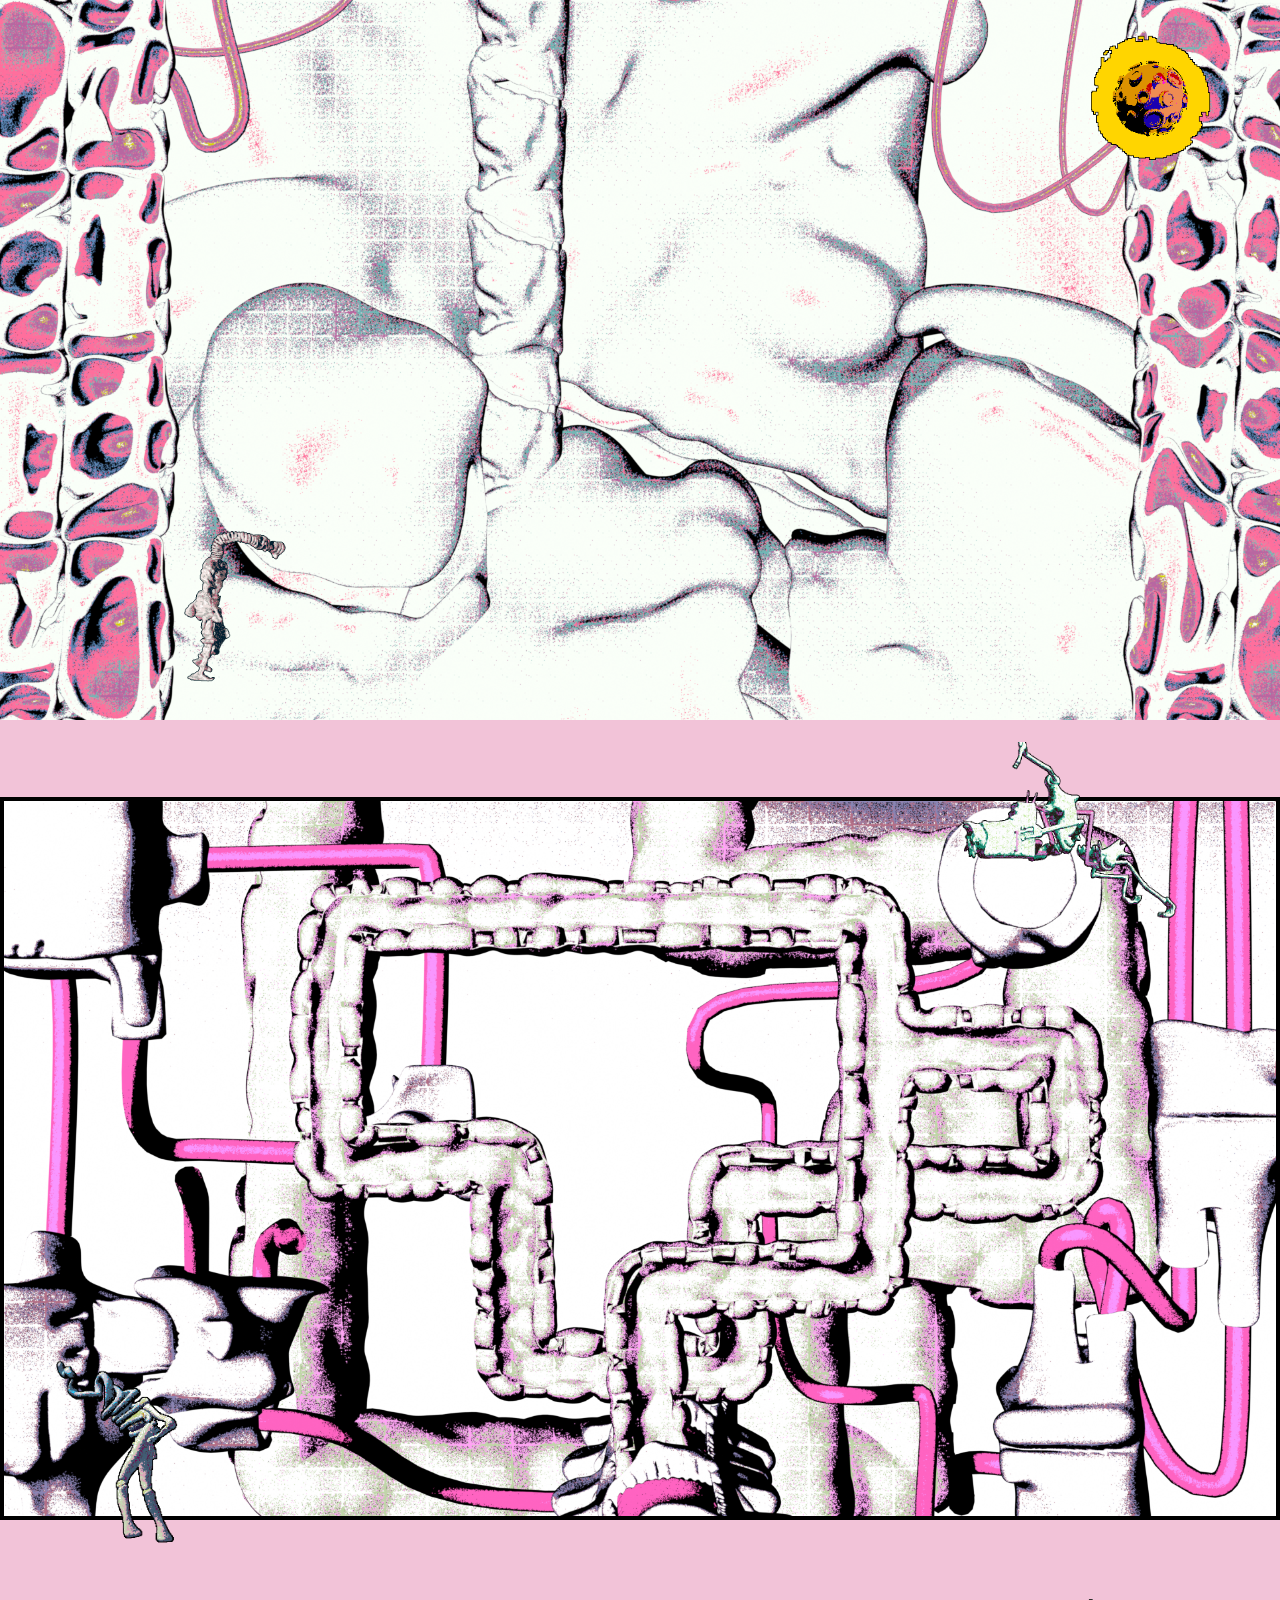
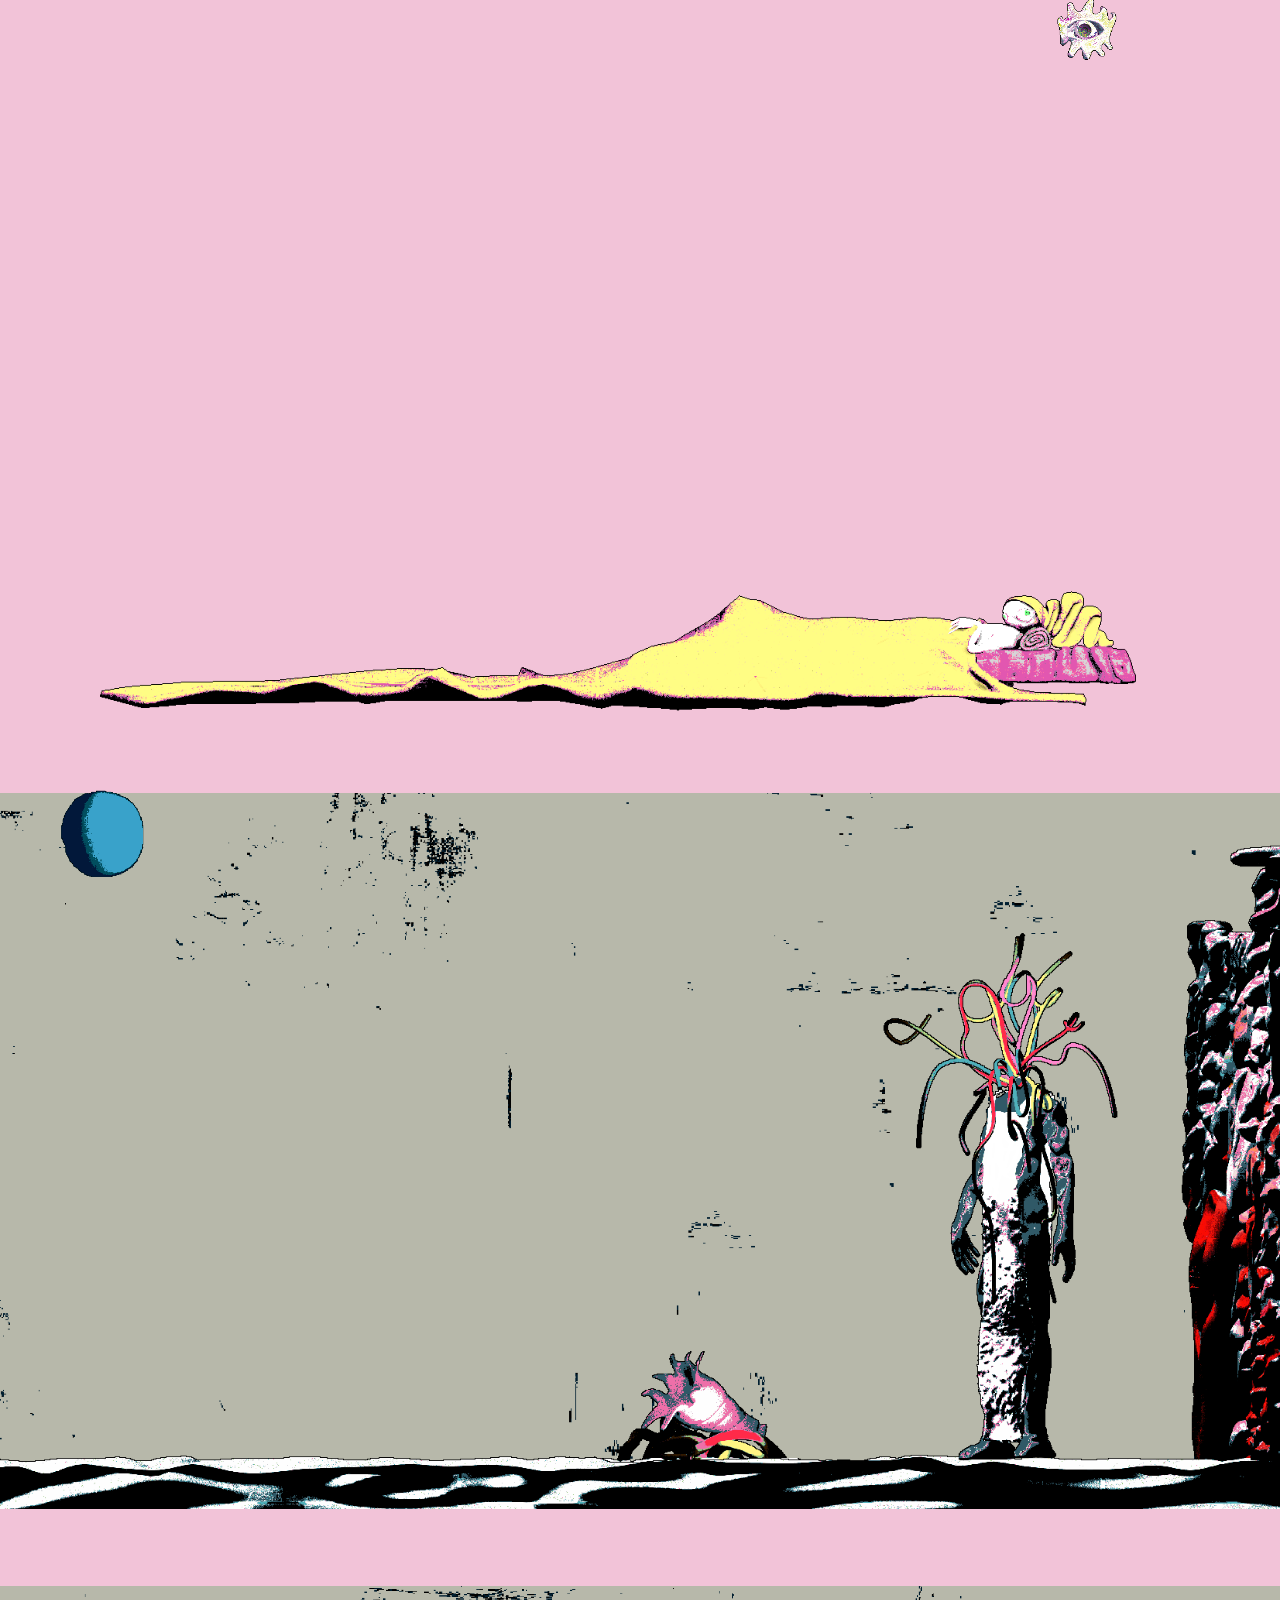
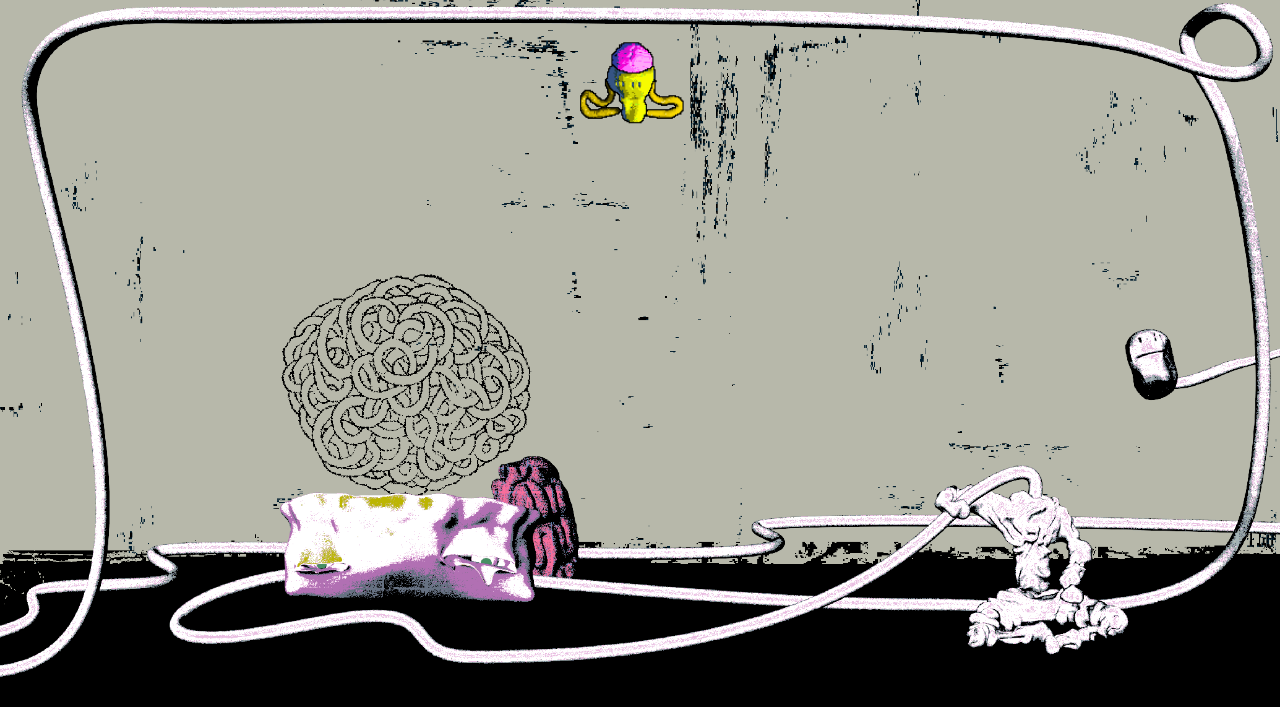
==== edit.html @ 87aaa35f "Add WhiteFlesh static collage site with local F2 editor." ====
<!DOCTYPE html>
<html lang="zh-Hans">
  <head>
    <meta charset="utf-8" />
    <meta name="viewport" content="width=device-width, initial-scale=1" />
    <title>白肉</title>
    <link rel="stylesheet" href="css/stage.css" />
    <link rel="stylesheet" href="css/editor.css" />
  </head>
  <body>
    <button type="button" id="save" class="wf-save" hidden>保存</button>
    <div id="load-fail" class="wf-load-fail" hidden>
      <p>无法加载 data/site.json</p>
      <button type="button" id="start-empty">从空白开始</button>
    </div>
    <div id="chrome" class="wf-chrome" hidden>
      <div class="wf-chrome-row">
        <label>
          背景色
          <input id="bg-color" type="color" />
        </label>
        <label>
          间距
          <input id="gap" type="range" min="0" max="0.4" step="0.005" />
          <input id="gap-number" type="number" min="0" max="0.4" step="0.005" />
        </label>
      </div>
      <div class="wf-strips">
        <div class="wf-strips-head">背景图</div>
        <ul id="strip-list" class="wf-strip-list"></ul>
        <button type="button" id="add-strip">添加背景图</button>
        <input
          id="strip-file"
          type="file"
          hidden
          accept="image/gif,image/png,image/jpeg,image/webp,.gif,.png,.jpg,.jpeg,.webp"
        />
      </div>
      <div class="wf-chrome-row">
        <button type="button" id="add-sticker">添加贴纸</button>
        <input
          id="sticker-file"
          type="file"
          hidden
          accept="image/gif,image/png,image/jpeg,image/webp,.gif,.png,.jpg,.jpeg,.webp"
        />
        <button type="button" id="delete-sticker" disabled>删除所选贴纸</button>
      </div>
      <p id="status" class="wf-status" role="status"></p>
    </div>
    <div id="stage" class="wf-stage"></div>
    <script src="vendor/jszip.min.js"></script>
    <script type="module" src="js/editor.js"></script>
  </body>
</html>
---- css/stage.css ----
html,
body {
  margin: 0;
  max-width: 100%;
  overflow-x: hidden;
  background-color: #f2c3d8;
}

.wf-stage {
  position: relative;
  width: 100%;
  overflow-x: hidden;
  overflow-y: visible;
}

.wf-strip,
.wf-sticker {
  position: absolute;
  display: block;
  margin: 0;
  padding: 0;
  border: 0;
  max-width: none;
  user-select: none;
  -webkit-user-drag: none;
}

.wf-strip {
  left: 0;
  width: 100%;
}

.wf-sticker {
  pointer-events: none;
}

.wf-stage-edit .wf-sticker {
  pointer-events: auto;
  touch-action: none;
}

.wf-stage-edit .wf-sticker-selected {
  outline: 2px solid #111;
}
---- css/editor.css ----
.wf-chrome {
  position: sticky;
  top: 0;
  z-index: 20;
  box-sizing: border-box;
  width: 100%;
  max-width: 100%;
  overflow-x: hidden;
  padding: 12px 16px;
  padding-right: 96px;
  background: #1c1c1c;
  color: #f4f4f4;
  font-family: sans-serif;
  font-size: 14px;
  line-height: 1.4;
}

.wf-chrome-row {
  display: flex;
  flex-wrap: wrap;
  gap: 12px 20px;
  align-items: center;
  margin-bottom: 12px;
}

.wf-chrome label {
  display: inline-flex;
  align-items: center;
  gap: 8px;
}

.wf-chrome input[type="number"] {
  width: 5.5em;
  max-width: 100%;
}

.wf-chrome button,
.wf-save {
  font: inherit;
  padding: 6px 10px;
  cursor: pointer;
}

.wf-chrome button:disabled,
.wf-save:disabled {
  cursor: default;
  opacity: 0.45;
}

.wf-save {
  position: fixed;
  top: 12px;
  right: 16px;
  z-index: 40;
  padding: 8px 16px;
  background: #f4f4f4;
  color: #111;
  border: 0;
  font-weight: 700;
}

.wf-strips-head {
  font-weight: 700;
  margin-bottom: 8px;
}

.wf-strip-list {
  list-style: none;
  margin: 0 0 8px;
  padding: 0;
  max-height: 36vh;
  overflow: auto;
}

.wf-strip-row {
  display: flex;
  flex-wrap: wrap;
  align-items: center;
  gap: 8px;
  padding: 6px 0;
  border-top: 1px solid #333;
}

.wf-strip-row img {
  width: 48px;
  height: 32px;
  object-fit: cover;
  background: #333;
  flex: 0 0 auto;
}

.wf-strip-name {
  min-width: 8em;
  flex: 1 1 8em;
  word-break: break-all;
}

.wf-status {
  margin: 8px 0 0;
  min-height: 1.4em;
}

.wf-load-fail {
  padding: 16px;
  font-family: sans-serif;
}

.wf-edit-hint {
  position: fixed;
  left: 16px;
  bottom: 16px;
  z-index: 30;
  margin: 0;
  padding: 8px 12px;
  background: rgba(28, 28, 28, 0.82);
  color: #f4f4f4;
  font-family: sans-serif;
  font-size: 13px;
  pointer-events: none;
  opacity: 1;
  transition: opacity 1.2s ease;
}

.wf-edit-hint-hide {
  opacity: 0;
}

.wf-stage-edit .wf-sticker {
  pointer-events: auto;
  touch-action: none;
  cursor: grab;
}

.wf-stage-edit .wf-sticker-selected {
  outline: 2px solid #111;
}

.wf-stage-edit .wf-sticker-dragging {
  cursor: grabbing;
}
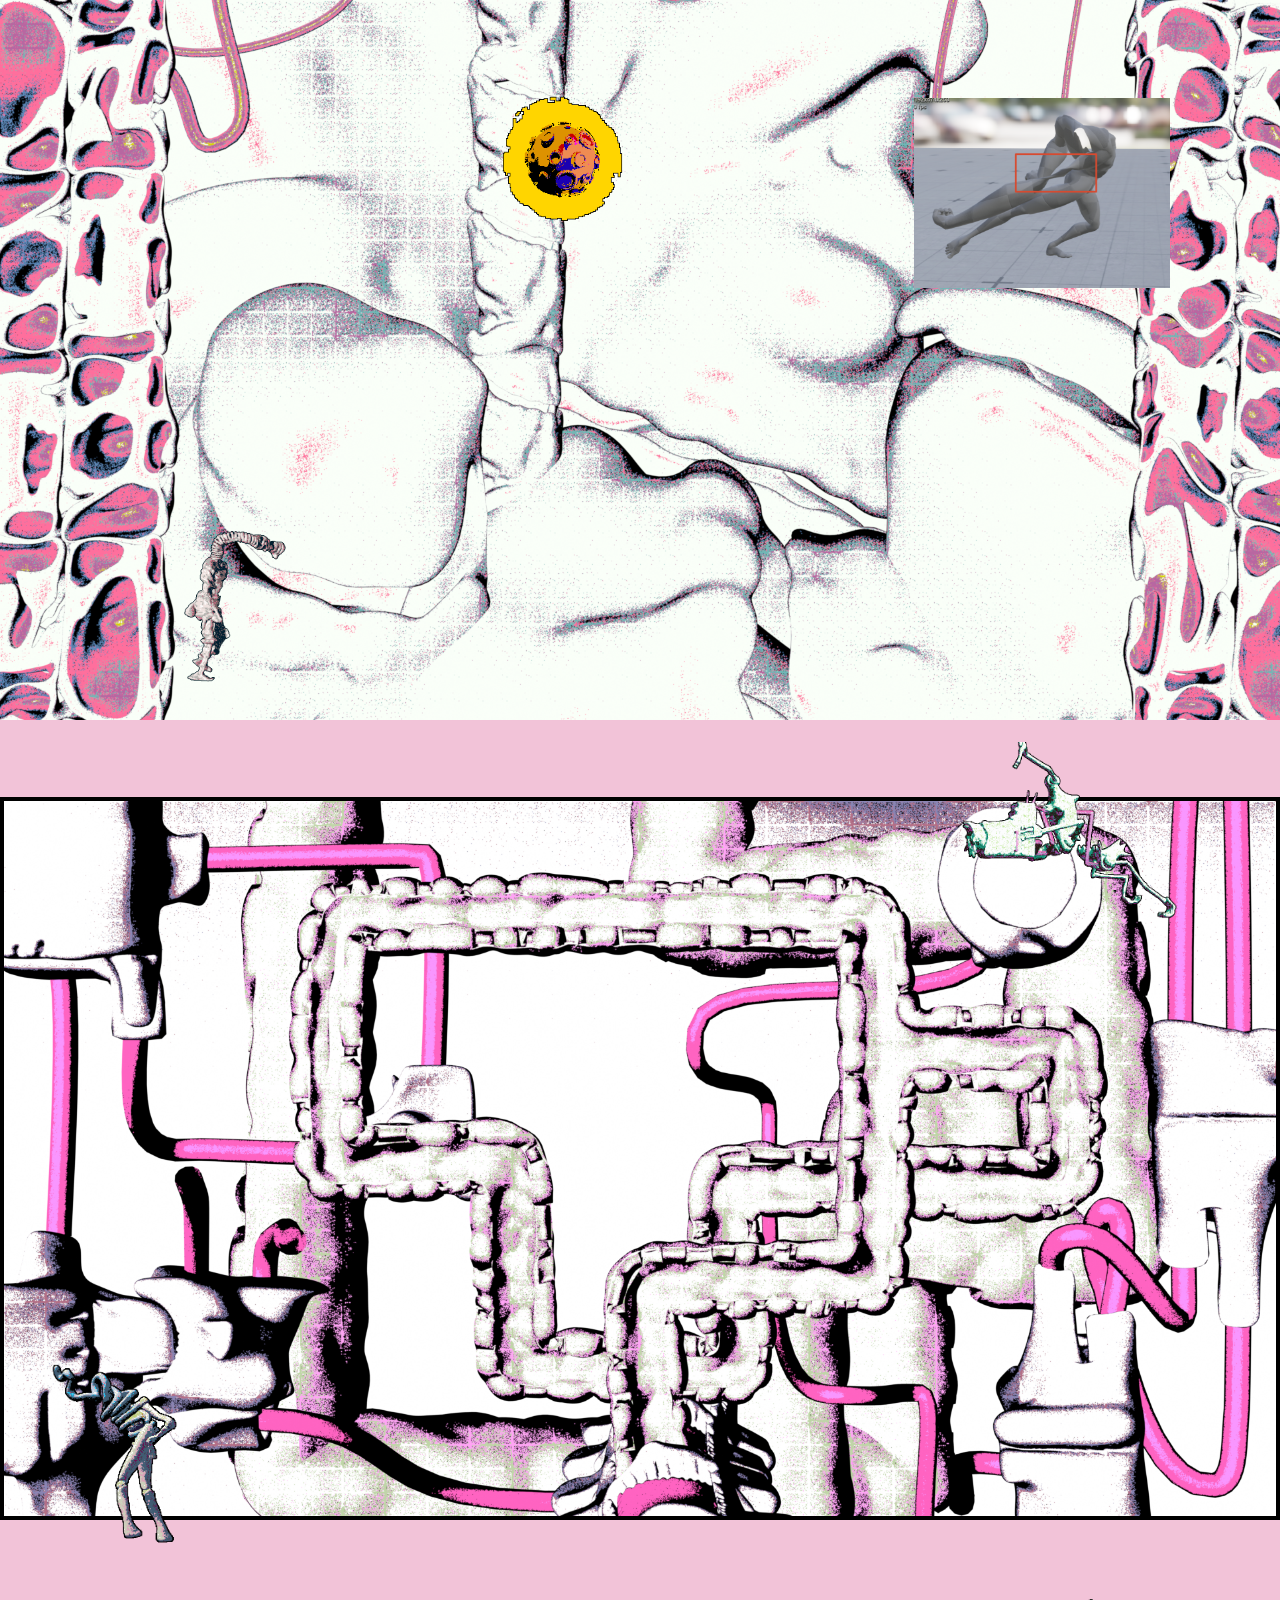
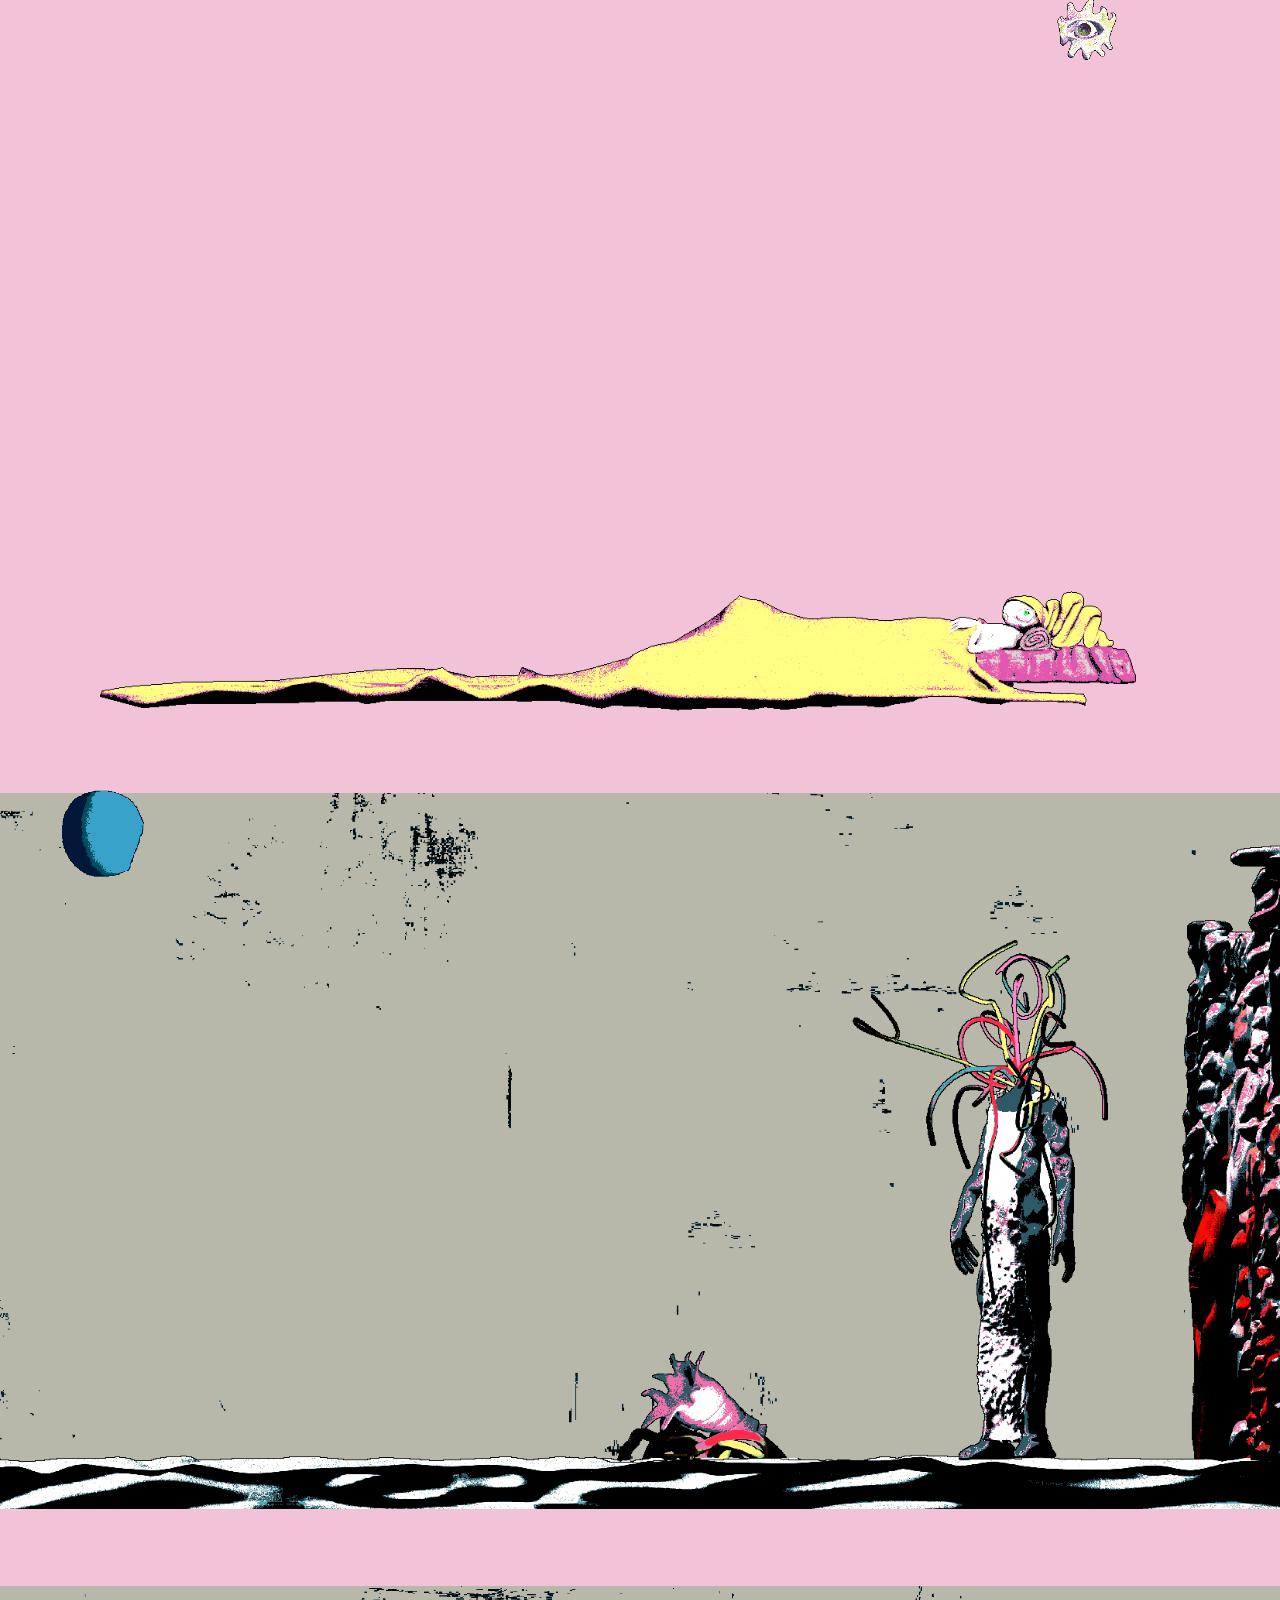
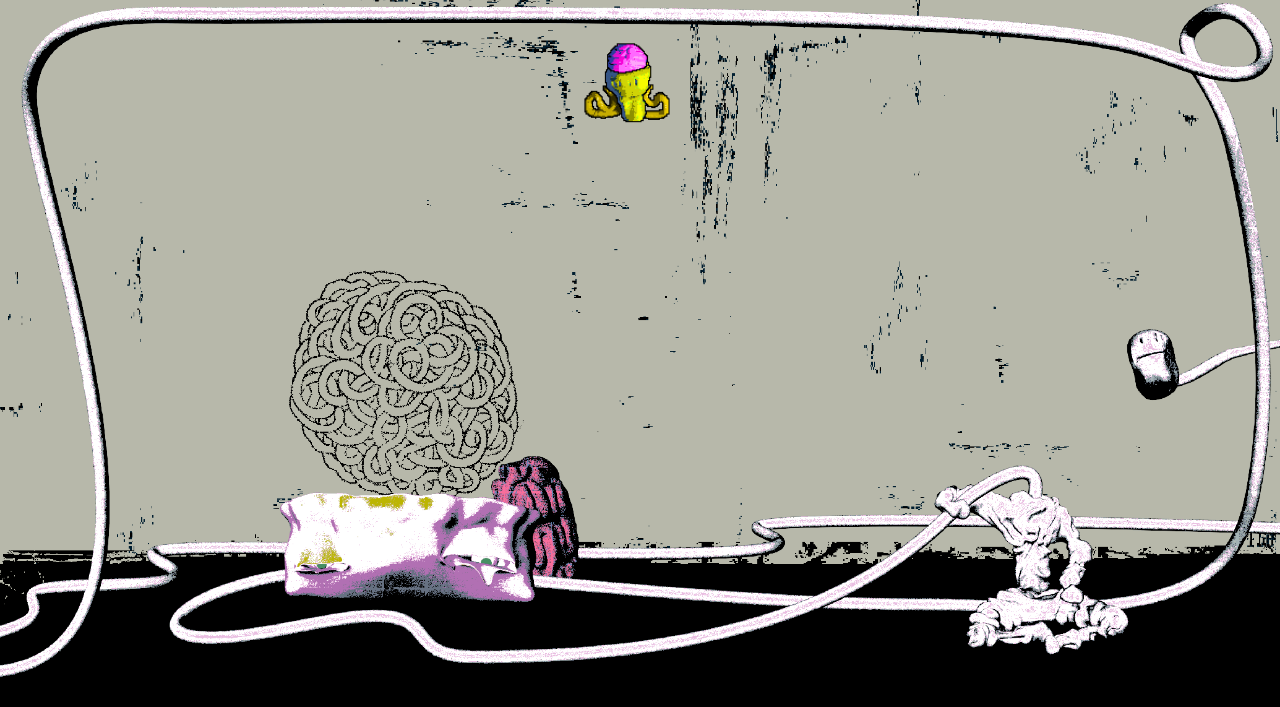
==== commit 0f16f4bc: "feat: itch-style tiled page background image" ====
--- a/edit.html
+++ b/edit.html
@@ -24,6 +24,49 @@
           <input id="gap" type="range" min="0" max="0.4" step="0.005" />
           <input id="gap-number" type="number" min="0" max="0.4" step="0.005" />
         </label>
+      </div>
+      <div class="wf-page-bg">
+        <div
+          id="bg-image-preview"
+          class="wf-page-bg-preview"
+          role="button"
+          tabindex="0"
+          title="选择背景图"
+        >
+          <img id="bg-image-thumb" alt="" hidden />
+        </div>
+        <div class="wf-page-bg-fields">
+          <label for="bg-repeat">重复</label>
+          <select id="bg-repeat">
+            <option value="no-repeat">无</option>
+            <option value="repeat">平铺</option>
+            <option value="repeat-x">水平</option>
+            <option value="repeat-y">垂直</option>
+          </select>
+          <label for="bg-align">对齐</label>
+          <select id="bg-align">
+            <option value="top-left">左上</option>
+            <option value="top">上</option>
+            <option value="top-right">右上</option>
+            <option value="left">左</option>
+            <option value="center">中</option>
+            <option value="right">右</option>
+            <option value="bottom-left">左下</option>
+            <option value="bottom">下</option>
+            <option value="bottom-right">右下</option>
+          </select>
+          <label for="bg-fixed">固定</label>
+          <input id="bg-fixed" type="checkbox" />
+          <button type="button" id="bg-image-remove" class="wf-remove-image">
+            移除图片
+          </button>
+        </div>
+        <input
+          id="bg-image-file"
+          type="file"
+          hidden
+          accept="image/gif,image/png,image/jpeg,image/webp,.gif,.png,.jpg,.jpeg,.webp"
+        />
       </div>
       <div class="wf-strips">
         <div class="wf-strips-head">背景图</div>
--- a/css/stage.css
+++ b/css/stage.css
@@ -1,9 +1,14 @@
 html,
 body {
   margin: 0;
+  min-height: 100%;
   max-width: 100%;
   overflow-x: hidden;
   background-color: #f2c3d8;
+}
+
+html {
+  min-height: 100vh;
 }
 
 .wf-stage {
--- a/css/editor.css
+++ b/css/editor.css
@@ -21,6 +21,52 @@
   gap: 12px 20px;
   align-items: center;
   margin-bottom: 12px;
+}
+
+.wf-page-bg {
+  display: flex;
+  flex-wrap: wrap;
+  gap: 12px 16px;
+  align-items: flex-start;
+  margin-bottom: 12px;
+}
+
+.wf-page-bg-preview {
+  box-sizing: border-box;
+  width: 220px;
+  height: 72px;
+  background: #9a9a9a;
+  cursor: pointer;
+  overflow: hidden;
+  flex: 0 0 auto;
+}
+
+.wf-page-bg-preview img {
+  width: 100%;
+  height: 100%;
+  object-fit: contain;
+  display: block;
+  background: #7d7d7d;
+}
+
+.wf-page-bg-fields {
+  display: grid;
+  grid-template-columns: auto minmax(8em, 12em);
+  gap: 8px 12px;
+  align-items: center;
+}
+
+.wf-page-bg-fields select {
+  font: inherit;
+  width: 100%;
+}
+
+.wf-remove-image {
+  grid-column: 1 / -1;
+  justify-self: start;
+  color: #e24c4c;
+  background: transparent;
+  border: 1px solid #e24c4c;
 }
 
 .wf-chrome label {
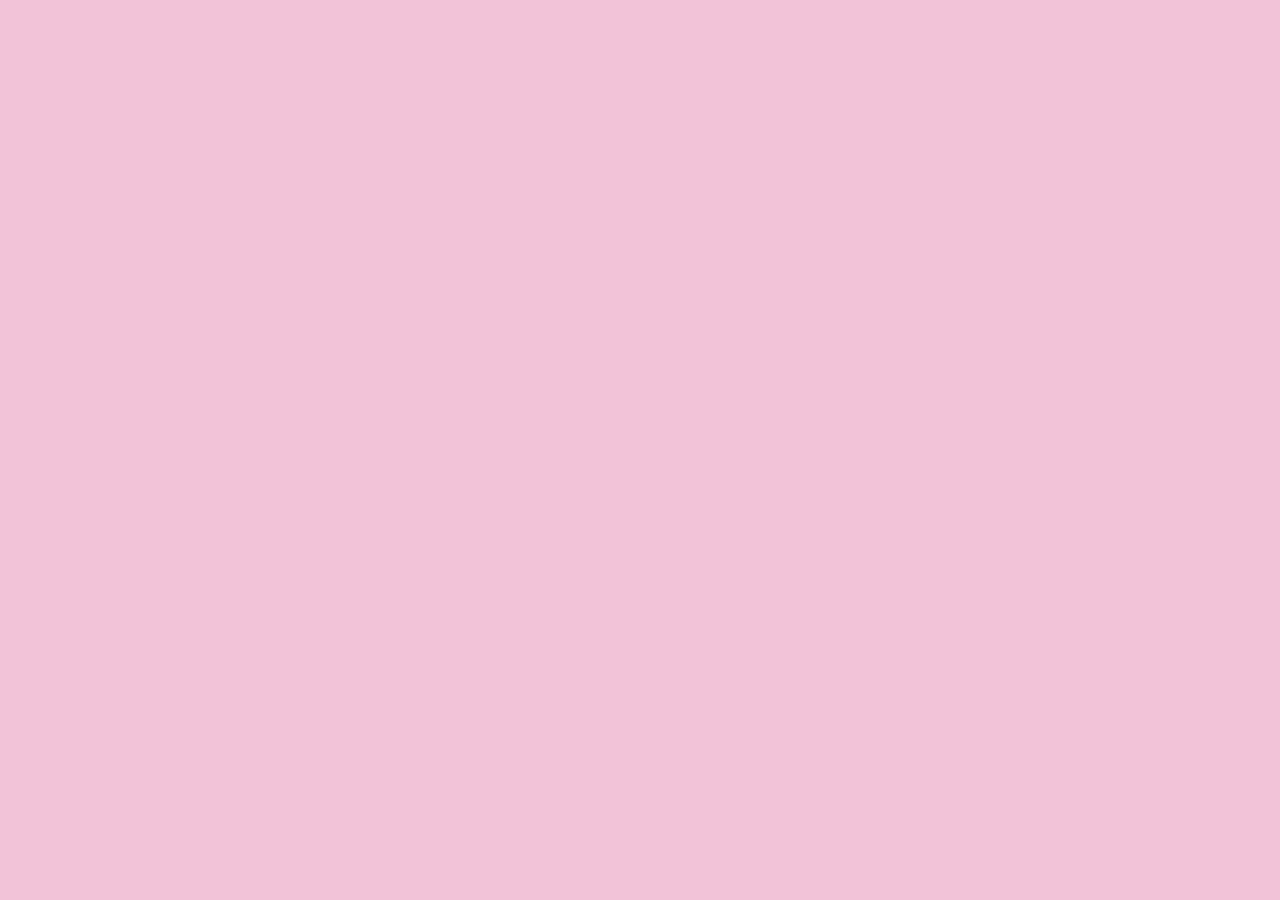
==== commit 6f505b39: "feat: regroup editor chrome to match site tone" ====
--- a/edit.html
+++ b/edit.html
@@ -14,80 +14,107 @@
       <button type="button" id="start-empty">从空白开始</button>
     </div>
     <div id="chrome" class="wf-chrome" hidden>
-      <div class="wf-chrome-row">
-        <label>
-          背景色
-          <input id="bg-color" type="color" />
-        </label>
-        <label>
-          间距
-          <input id="gap" type="range" min="0" max="0.4" step="0.005" />
-          <input id="gap-number" type="number" min="0" max="0.4" step="0.005" />
-        </label>
-      </div>
-      <div class="wf-page-bg">
-        <div
-          id="bg-image-preview"
-          class="wf-page-bg-preview"
-          role="button"
-          tabindex="0"
-          title="选择背景图"
-        >
-          <img id="bg-image-thumb" alt="" hidden />
-        </div>
-        <div class="wf-page-bg-fields">
-          <label for="bg-repeat">重复</label>
-          <select id="bg-repeat">
-            <option value="no-repeat">无</option>
-            <option value="repeat">平铺</option>
-            <option value="repeat-x">水平</option>
-            <option value="repeat-y">垂直</option>
-          </select>
-          <label for="bg-align">对齐</label>
-          <select id="bg-align">
-            <option value="top-left">左上</option>
-            <option value="top">上</option>
-            <option value="top-right">右上</option>
-            <option value="left">左</option>
-            <option value="center">中</option>
-            <option value="right">右</option>
-            <option value="bottom-left">左下</option>
-            <option value="bottom">下</option>
-            <option value="bottom-right">右下</option>
-          </select>
-          <label for="bg-fixed">固定</label>
-          <input id="bg-fixed" type="checkbox" />
-          <button type="button" id="bg-image-remove" class="wf-remove-image">
-            移除图片
-          </button>
-        </div>
-        <input
-          id="bg-image-file"
-          type="file"
-          hidden
-          accept="image/gif,image/png,image/jpeg,image/webp,.gif,.png,.jpg,.jpeg,.webp"
-        />
-      </div>
-      <div class="wf-strips">
-        <div class="wf-strips-head">背景图</div>
-        <ul id="strip-list" class="wf-strip-list"></ul>
-        <button type="button" id="add-strip">添加背景图</button>
-        <input
-          id="strip-file"
-          type="file"
-          hidden
-          accept="image/gif,image/png,image/jpeg,image/webp,.gif,.png,.jpg,.jpeg,.webp"
-        />
-      </div>
-      <div class="wf-chrome-row">
-        <button type="button" id="add-sticker">添加贴纸</button>
-        <input
-          id="sticker-file"
-          type="file"
-          hidden
-          accept="image/gif,image/png,image/jpeg,image/webp,.gif,.png,.jpg,.jpeg,.webp"
-        />
-        <button type="button" id="delete-sticker" disabled>删除所选贴纸</button>
+      <div class="wf-chrome-grid">
+        <section class="wf-section" aria-labelledby="sec-page">
+          <h2 id="sec-page" class="wf-section-title">最底背景</h2>
+          <p class="wf-section-hint">背景图之间的缝隙会露出这里</p>
+          <div class="wf-field wf-field-inline">
+            <label for="bg-color">背景色</label>
+            <input id="bg-color" type="color" />
+          </div>
+          <div class="wf-wallpaper">
+            <div class="wf-field-label" id="bg-image-label">底图</div>
+            <div
+              id="bg-image-preview"
+              class="wf-page-bg-preview"
+              role="button"
+              tabindex="0"
+              aria-labelledby="bg-image-label"
+              title="选择最底背景图"
+            >
+              <img id="bg-image-thumb" alt="" hidden />
+            </div>
+            <div class="wf-wallpaper-tools">
+              <div class="wf-field">
+                <span class="wf-field-label" id="bg-repeat-label">重复</span>
+                <div
+                  id="bg-repeat"
+                  class="wf-seg"
+                  role="group"
+                  aria-labelledby="bg-repeat-label"
+                >
+                  <button type="button" data-value="no-repeat">无</button>
+                  <button type="button" data-value="repeat">平铺</button>
+                  <button type="button" data-value="repeat-x">水平</button>
+                  <button type="button" data-value="repeat-y">垂直</button>
+                </div>
+              </div>
+              <div class="wf-wallpaper-row">
+                <div class="wf-field">
+                  <span class="wf-field-label" id="bg-align-label">对齐</span>
+                  <div
+                    id="bg-align"
+                    class="wf-align"
+                    role="group"
+                    aria-labelledby="bg-align-label"
+                  >
+                    <button type="button" data-value="top-left" title="左上" aria-label="左上"></button>
+                    <button type="button" data-value="top" title="上" aria-label="上"></button>
+                    <button type="button" data-value="top-right" title="右上" aria-label="右上"></button>
+                    <button type="button" data-value="left" title="左" aria-label="左"></button>
+                    <button type="button" data-value="center" title="中" aria-label="中"></button>
+                    <button type="button" data-value="right" title="右" aria-label="右"></button>
+                    <button type="button" data-value="bottom-left" title="左下" aria-label="左下"></button>
+                    <button type="button" data-value="bottom" title="下" aria-label="下"></button>
+                    <button type="button" data-value="bottom-right" title="右下" aria-label="右下"></button>
+                  </div>
+                </div>
+                <label class="wf-check" for="bg-fixed">
+                  <input id="bg-fixed" type="checkbox" />
+                  固定
+                </label>
+              </div>
+              <button type="button" id="bg-image-remove" class="wf-remove-image">
+                移除图片
+              </button>
+            </div>
+          </div>
+          <input
+            id="bg-image-file"
+            type="file"
+            hidden
+            accept="image/gif,image/png,image/jpeg,image/webp,.gif,.png,.jpg,.jpeg,.webp"
+          />
+        </section>
+
+        <section class="wf-section wf-strips" aria-labelledby="sec-strips">
+          <h2 id="sec-strips" class="wf-section-title">背景图</h2>
+          <p class="wf-section-hint">自上而下铺满整页宽</p>
+          <div class="wf-field wf-field-gap">
+            <label for="gap">间距</label>
+            <div class="wf-gap-controls">
+              <input id="gap" type="range" min="0" max="0.4" step="0.005" />
+              <input id="gap-number" type="number" min="0" max="0.4" step="0.005" />
+            </div>
+          </div>
+          <ul id="strip-list" class="wf-strip-list"></ul>
+          <button type="button" id="add-strip" class="wf-btn-primary">添加背景图</button>
+          <input
+            id="strip-file"
+            type="file"
+            hidden
+            accept="image/gif,image/png,image/jpeg,image/webp,.gif,.png,.jpg,.jpeg,.webp"
+          />
+        </section>
+
+        <section class="wf-section" aria-labelledby="sec-stickers">
+          <h2 id="sec-stickers" class="wf-section-title">贴纸</h2>
+          <p class="wf-section-hint">点选后可拖动。删除针对当前所选</p>
+          <div class="wf-sticker-actions">
+            <button type="button" id="add-sticker" class="wf-btn-primary">添加贴纸</button>
+            <button type="button" id="delete-sticker" disabled>删除所选贴纸</button>
+          </div>
+        </section>
       </div>
       <p id="status" class="wf-status" role="status"></p>
     </div>
--- a/css/editor.css
+++ b/css/editor.css
@@ -1,3 +1,13 @@
+:root {
+  --wf-ink: #f7e6ec;
+  --wf-mute: rgba(247, 230, 236, 0.58);
+  --wf-pink: #f2c3d8;
+  --wf-line: rgba(242, 195, 216, 0.22);
+  --wf-fill: rgba(12, 4, 8, 0.35);
+  --wf-deep: #1c1014;
+  --wf-blood: #e08a8a;
+}
+
 .wf-chrome {
   position: sticky;
   top: 0;
@@ -6,39 +16,124 @@
   width: 100%;
   max-width: 100%;
   overflow-x: hidden;
-  padding: 12px 16px;
-  padding-right: 96px;
-  background: #1c1c1c;
-  color: #f4f4f4;
-  font-family: sans-serif;
-  font-size: 14px;
-  line-height: 1.4;
-}
-
-.wf-chrome-row {
-  display: flex;
-  flex-wrap: wrap;
-  gap: 12px 20px;
+  padding: 18px 20px 16px;
+  padding-right: 108px;
+  background: rgba(28, 16, 20, 0.94);
+  color: var(--wf-ink);
+  font-family: "PingFang SC", "Hiragino Sans GB", "Noto Sans SC", "Microsoft YaHei",
+    system-ui, sans-serif;
+  font-size: 13px;
+  line-height: 1.45;
+  border-bottom: 1px solid var(--wf-line);
+  backdrop-filter: blur(16px);
+  -webkit-backdrop-filter: blur(16px);
+}
+
+.wf-chrome-grid {
+  display: grid;
+  grid-template-columns: minmax(16rem, 1.05fr) minmax(17rem, 1.2fr) minmax(11rem, 0.7fr);
+  gap: 8px 32px;
+  align-items: start;
+}
+
+.wf-section {
+  min-width: 0;
+}
+
+.wf-section-title {
+  margin: 0 0 6px;
+  padding-bottom: 8px;
+  border-bottom: 1px solid var(--wf-line);
+  font-size: 13px;
+  font-weight: 600;
+  letter-spacing: 0.18em;
+  color: var(--wf-pink);
+}
+
+.wf-section-hint {
+  margin: 0 0 14px;
+  color: var(--wf-mute);
+  font-size: 12px;
+}
+
+.wf-field {
+  display: flex;
+  flex-direction: column;
+  gap: 6px;
+  margin-bottom: 12px;
+}
+
+.wf-field-inline {
+  flex-direction: row;
   align-items: center;
-  margin-bottom: 12px;
-}
-
-.wf-page-bg {
-  display: flex;
-  flex-wrap: wrap;
-  gap: 12px 16px;
-  align-items: flex-start;
-  margin-bottom: 12px;
+  gap: 10px;
+}
+
+.wf-field-label,
+.wf-chrome label {
+  color: var(--wf-ink);
+}
+
+.wf-wallpaper-tools .wf-field-label,
+.wf-field > label,
+.wf-field-label {
+  font-size: 12px;
+  color: var(--wf-mute);
+}
+
+.wf-wallpaper {
+  display: flex;
+  flex-direction: column;
+  gap: 10px;
 }
 
 .wf-page-bg-preview {
+  position: relative;
   box-sizing: border-box;
-  width: 220px;
-  height: 72px;
-  background: #9a9a9a;
+  width: 100%;
+  height: 84px;
+  background:
+    linear-gradient(180deg, rgba(242, 195, 216, 0.08), transparent 60%),
+    var(--wf-fill);
+  border: 1px dashed rgba(242, 195, 216, 0.38);
   cursor: pointer;
   overflow: hidden;
-  flex: 0 0 auto;
+}
+
+.wf-page-bg-preview::after {
+  content: "点击选图";
+  position: absolute;
+  inset: 0;
+  display: flex;
+  align-items: center;
+  justify-content: center;
+  color: var(--wf-mute);
+  font-size: 12px;
+  letter-spacing: 0.08em;
+  pointer-events: none;
+}
+
+.wf-page-bg-preview:hover,
+.wf-page-bg-preview:focus-visible {
+  border-color: var(--wf-pink);
+  outline: none;
+}
+
+.wf-page-bg-preview-filled {
+  border-style: solid;
+  border-color: var(--wf-line);
+  background: #140a0e;
+}
+
+.wf-page-bg-preview-filled::after {
+  content: none;
+}
+
+.wf-page-bg-preview-filled:hover::after,
+.wf-page-bg-preview-filled:focus-visible::after {
+  content: "更换";
+  background: rgba(28, 16, 20, 0.48);
+  color: var(--wf-ink);
 }
 
 .wf-page-bg-preview img {
@@ -46,76 +141,238 @@
   height: 100%;
   object-fit: contain;
   display: block;
-  background: #7d7d7d;
-}
-
-.wf-page-bg-fields {
+}
+
+.wf-wallpaper-row {
+  display: flex;
+  flex-wrap: wrap;
+  align-items: flex-end;
+  gap: 16px 20px;
+}
+
+.wf-wallpaper-row .wf-field {
+  margin-bottom: 0;
+}
+
+.wf-seg {
+  display: flex;
+  width: 100%;
+  border: 1px solid var(--wf-line);
+  background: var(--wf-fill);
+}
+
+.wf-seg button {
+  flex: 1;
+  margin: 0;
+  padding: 6px 4px;
+  border: 0;
+  border-right: 1px solid var(--wf-line);
+  background: transparent;
+  color: var(--wf-ink);
+  font: inherit;
+  font-size: 12px;
+  cursor: pointer;
+}
+
+.wf-seg button:last-child {
+  border-right: 0;
+}
+
+.wf-seg button.is-on {
+  background: var(--wf-pink);
+  color: var(--wf-deep);
+  font-weight: 600;
+}
+
+.wf-align {
   display: grid;
-  grid-template-columns: auto minmax(8em, 12em);
-  gap: 8px 12px;
-  align-items: center;
-}
-
-.wf-page-bg-fields select {
-  font: inherit;
-  width: 100%;
-}
-
-.wf-remove-image {
-  grid-column: 1 / -1;
-  justify-self: start;
-  color: #e24c4c;
-  background: transparent;
-  border: 1px solid #e24c4c;
-}
-
-.wf-chrome label {
+  grid-template-columns: repeat(3, 22px);
+  grid-template-rows: repeat(3, 22px);
+  gap: 3px;
+  width: max-content;
+}
+
+.wf-align button {
+  padding: 0;
+  border: 1px solid var(--wf-line);
+  background: var(--wf-fill);
+  cursor: pointer;
+}
+
+.wf-align button.is-on {
+  background: var(--wf-pink);
+  border-color: var(--wf-pink);
+}
+
+.wf-check {
   display: inline-flex;
   align-items: center;
   gap: 8px;
+  margin-bottom: 2px;
+  font-size: 12px;
+  color: var(--wf-mute);
+  cursor: pointer;
+}
+
+.wf-check input {
+  accent-color: var(--wf-pink);
+}
+
+.wf-remove-image {
+  align-self: flex-start;
+  color: var(--wf-blood);
+  background: transparent;
+  border: 1px solid rgba(224, 138, 138, 0.4);
+}
+
+.wf-gap-controls {
+  display: flex;
+  align-items: center;
+  gap: 10px;
 }
 
 .wf-chrome input[type="number"] {
-  width: 5.5em;
+  box-sizing: border-box;
+  width: 5.2em;
   max-width: 100%;
+  padding: 5px 8px;
+  color: inherit;
+  font: inherit;
+  background: var(--wf-fill);
+  border: 1px solid var(--wf-line);
+}
+
+.wf-chrome input[type="color"] {
+  -webkit-appearance: none;
+  appearance: none;
+  width: 44px;
+  height: 28px;
+  padding: 0;
+  border: 1px solid var(--wf-line);
+  background: transparent;
+  cursor: pointer;
+}
+
+.wf-chrome input[type="color"]::-webkit-color-swatch-wrapper {
+  padding: 0;
+}
+
+.wf-chrome input[type="color"]::-webkit-color-swatch {
+  border: 0;
+}
+
+.wf-chrome input[type="range"] {
+  flex: 1 1 auto;
+  -webkit-appearance: none;
+  appearance: none;
+  height: 2px;
+  background: rgba(242, 195, 216, 0.32);
+  border: 0;
+}
+
+.wf-chrome input[type="range"]::-webkit-slider-thumb {
+  -webkit-appearance: none;
+  appearance: none;
+  width: 12px;
+  height: 12px;
+  border: 0;
+  border-radius: 50%;
+  background: var(--wf-pink);
+  cursor: pointer;
+}
+
+.wf-chrome input[type="range"]::-moz-range-thumb {
+  width: 12px;
+  height: 12px;
+  border: 0;
+  border-radius: 50%;
+  background: var(--wf-pink);
+  cursor: pointer;
 }
 
 .wf-chrome button,
-.wf-save {
+.wf-save,
+.wf-load-fail button {
   font: inherit;
-  padding: 6px 10px;
-  cursor: pointer;
+  padding: 6px 12px;
+  cursor: pointer;
+}
+
+.wf-chrome button {
+  color: var(--wf-ink);
+  background: transparent;
+  border: 1px solid var(--wf-line);
+}
+
+.wf-chrome .wf-btn-primary {
+  background: var(--wf-pink);
+  color: var(--wf-deep);
+  border-color: var(--wf-pink);
+  font-weight: 600;
+}
+
+.wf-chrome .wf-seg button {
+  border: 0;
+  border-right: 1px solid var(--wf-line);
+  background: transparent;
+}
+
+.wf-chrome .wf-seg button:last-child {
+  border-right: 0;
+}
+
+.wf-chrome .wf-seg button.is-on,
+.wf-chrome .wf-align button.is-on {
+  background: var(--wf-pink);
+  color: var(--wf-deep);
+  border-color: var(--wf-pink);
+}
+
+.wf-chrome .wf-align button {
+  padding: 0;
+  background: var(--wf-fill);
+}
+
+.wf-chrome button:hover:not(:disabled),
+.wf-save:hover:not(:disabled),
+.wf-load-fail button:hover {
+  filter: brightness(1.06);
 }
 
 .wf-chrome button:disabled,
 .wf-save:disabled {
   cursor: default;
-  opacity: 0.45;
+  opacity: 0.4;
 }
 
 .wf-save {
   position: fixed;
-  top: 12px;
+  top: 14px;
   right: 16px;
   z-index: 40;
-  padding: 8px 16px;
-  background: #f4f4f4;
-  color: #111;
-  border: 0;
+  padding: 8px 18px;
+  background: var(--wf-pink);
+  color: var(--wf-deep);
+  border: 0;
+  font-family: "PingFang SC", "Hiragino Sans GB", "Noto Sans SC", "Microsoft YaHei",
+    system-ui, sans-serif;
   font-weight: 700;
-}
-
-.wf-strips-head {
-  font-weight: 700;
-  margin-bottom: 8px;
+  letter-spacing: 0.18em;
+}
+
+.wf-sticker-actions {
+  display: flex;
+  flex-wrap: wrap;
+  gap: 8px;
 }
 
 .wf-strip-list {
   list-style: none;
-  margin: 0 0 8px;
+  margin: 0 0 10px;
   padding: 0;
-  max-height: 36vh;
+  max-height: 28vh;
   overflow: auto;
+  border-top: 1px solid var(--wf-line);
 }
 
 .wf-strip-row {
@@ -123,32 +380,56 @@
   flex-wrap: wrap;
   align-items: center;
   gap: 8px;
-  padding: 6px 0;
-  border-top: 1px solid #333;
+  padding: 8px 0;
+  border-bottom: 1px solid var(--wf-line);
 }
 
 .wf-strip-row img {
-  width: 48px;
-  height: 32px;
+  width: 52px;
+  height: 34px;
   object-fit: cover;
-  background: #333;
+  background: #140a0e;
   flex: 0 0 auto;
 }
 
 .wf-strip-name {
-  min-width: 8em;
-  flex: 1 1 8em;
+  min-width: 6em;
+  flex: 1 1 6em;
   word-break: break-all;
+  font-size: 12px;
+  color: var(--wf-mute);
+}
+
+.wf-strip-actions {
+  display: flex;
+  flex-wrap: wrap;
+  gap: 6px;
+}
+
+.wf-strip-actions button {
+  padding: 4px 8px;
+  font-size: 12px;
 }
 
 .wf-status {
-  margin: 8px 0 0;
+  margin: 14px 0 0;
   min-height: 1.4em;
+  color: var(--wf-mute);
+  font-size: 12px;
 }
 
 .wf-load-fail {
-  padding: 16px;
-  font-family: sans-serif;
+  padding: 20px 24px;
+  font-family: "PingFang SC", "Hiragino Sans GB", "Noto Sans SC", "Microsoft YaHei",
+    system-ui, sans-serif;
+  color: #3a1820;
+  background: #f2c3d8;
+}
+
+.wf-load-fail button {
+  background: #1c1014;
+  color: #f7e6ec;
+  border: 0;
 }
 
 .wf-edit-hint {
@@ -158,13 +439,15 @@
   z-index: 30;
   margin: 0;
   padding: 8px 12px;
-  background: rgba(28, 28, 28, 0.82);
-  color: #f4f4f4;
-  font-family: sans-serif;
+  background: rgba(28, 16, 20, 0.88);
+  color: #f7e6ec;
+  font-family: "PingFang SC", "Hiragino Sans GB", "Noto Sans SC", "Microsoft YaHei",
+    system-ui, sans-serif;
   font-size: 13px;
   pointer-events: none;
   opacity: 1;
   transition: opacity 1.2s ease;
+  border: 1px solid rgba(242, 195, 216, 0.22);
 }
 
 .wf-edit-hint-hide {
@@ -184,3 +467,19 @@
 .wf-stage-edit .wf-sticker-dragging {
   cursor: grabbing;
 }
+
+@media (max-width: 900px) {
+  .wf-chrome {
+    padding-right: 20px;
+    padding-top: 56px;
+  }
+
+  .wf-chrome-grid {
+    grid-template-columns: 1fr;
+    gap: 22px;
+  }
+
+  .wf-strip-list {
+    max-height: 22vh;
+  }
+}
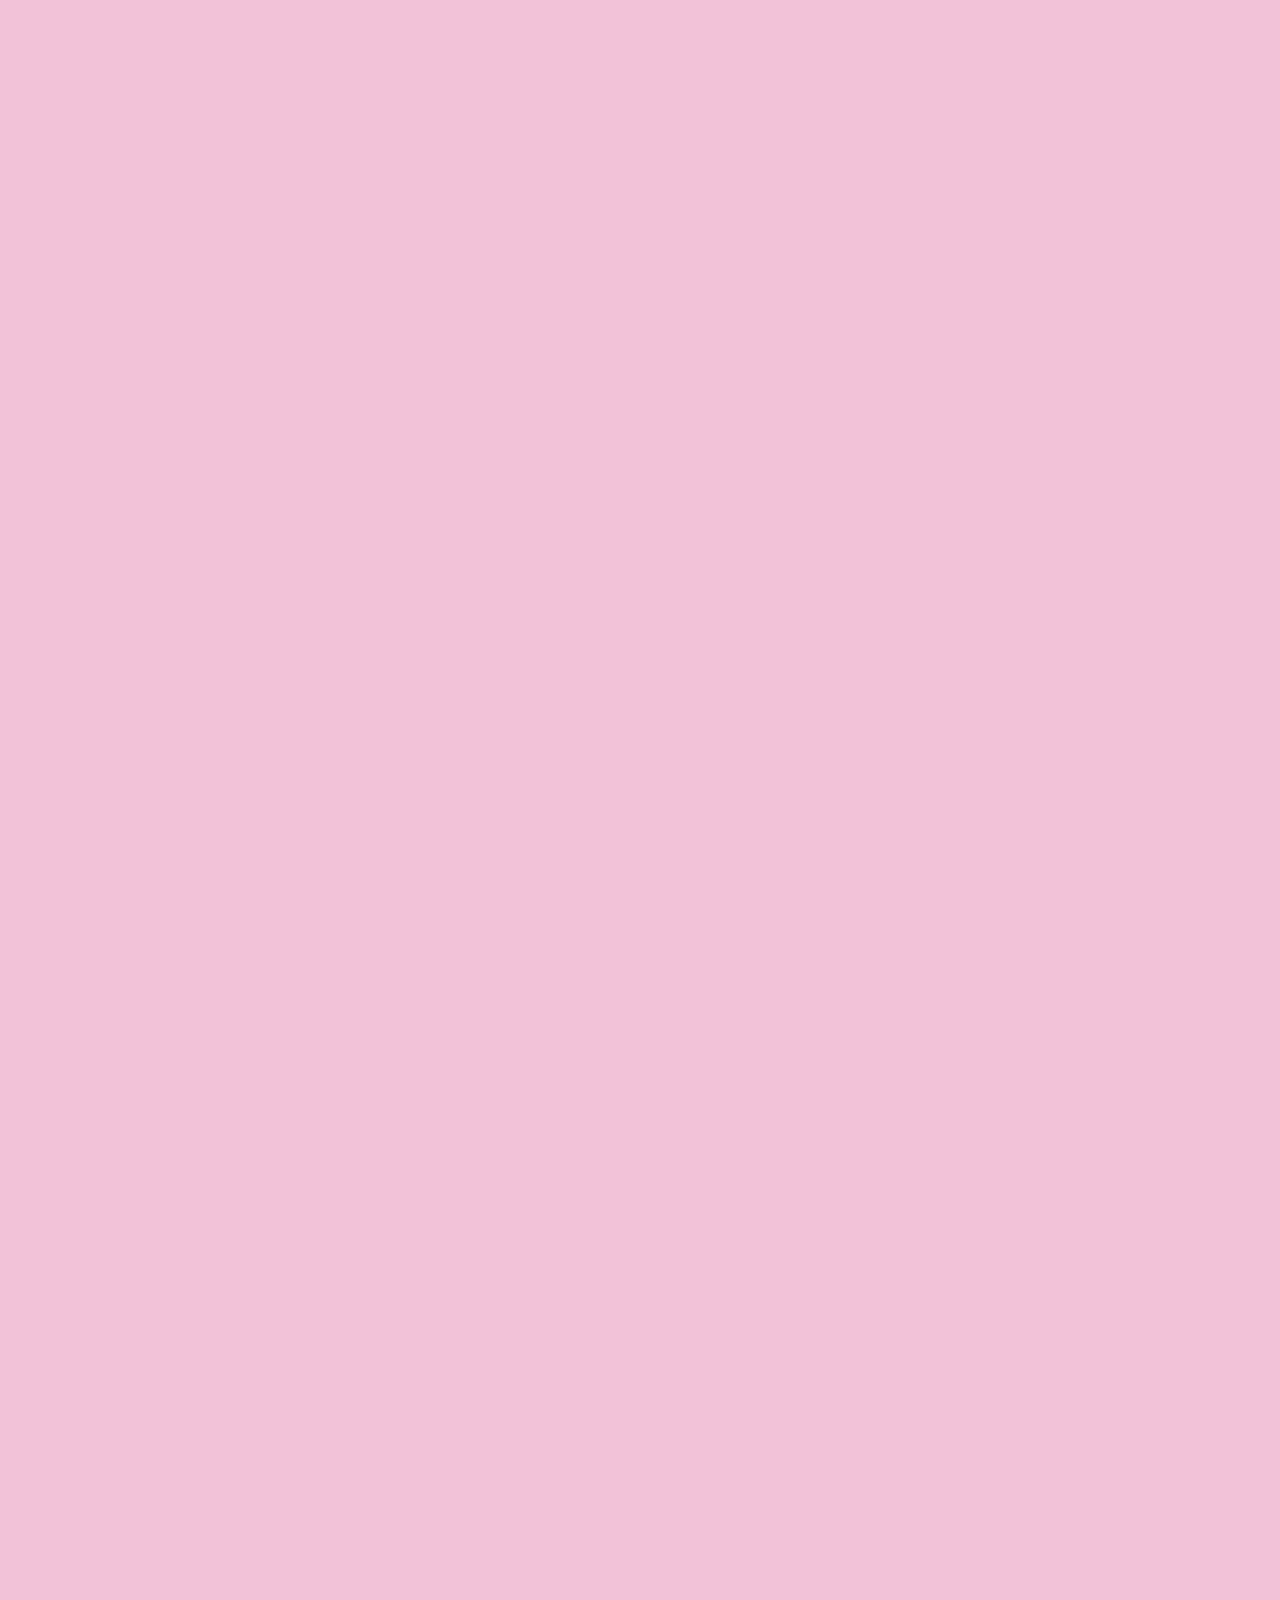
==== commit c90a21a7: "fix: restore sticker file input so editor boot can paint" ====
--- a/edit.html
+++ b/edit.html
@@ -114,6 +114,12 @@
             <button type="button" id="add-sticker" class="wf-btn-primary">添加贴纸</button>
             <button type="button" id="delete-sticker" disabled>删除所选贴纸</button>
           </div>
+          <input
+            id="sticker-file"
+            type="file"
+            hidden
+            accept="image/gif,image/png,image/jpeg,image/webp,.gif,.png,.jpg,.jpeg,.webp"
+          />
         </section>
       </div>
       <p id="status" class="wf-status" role="status"></p>
